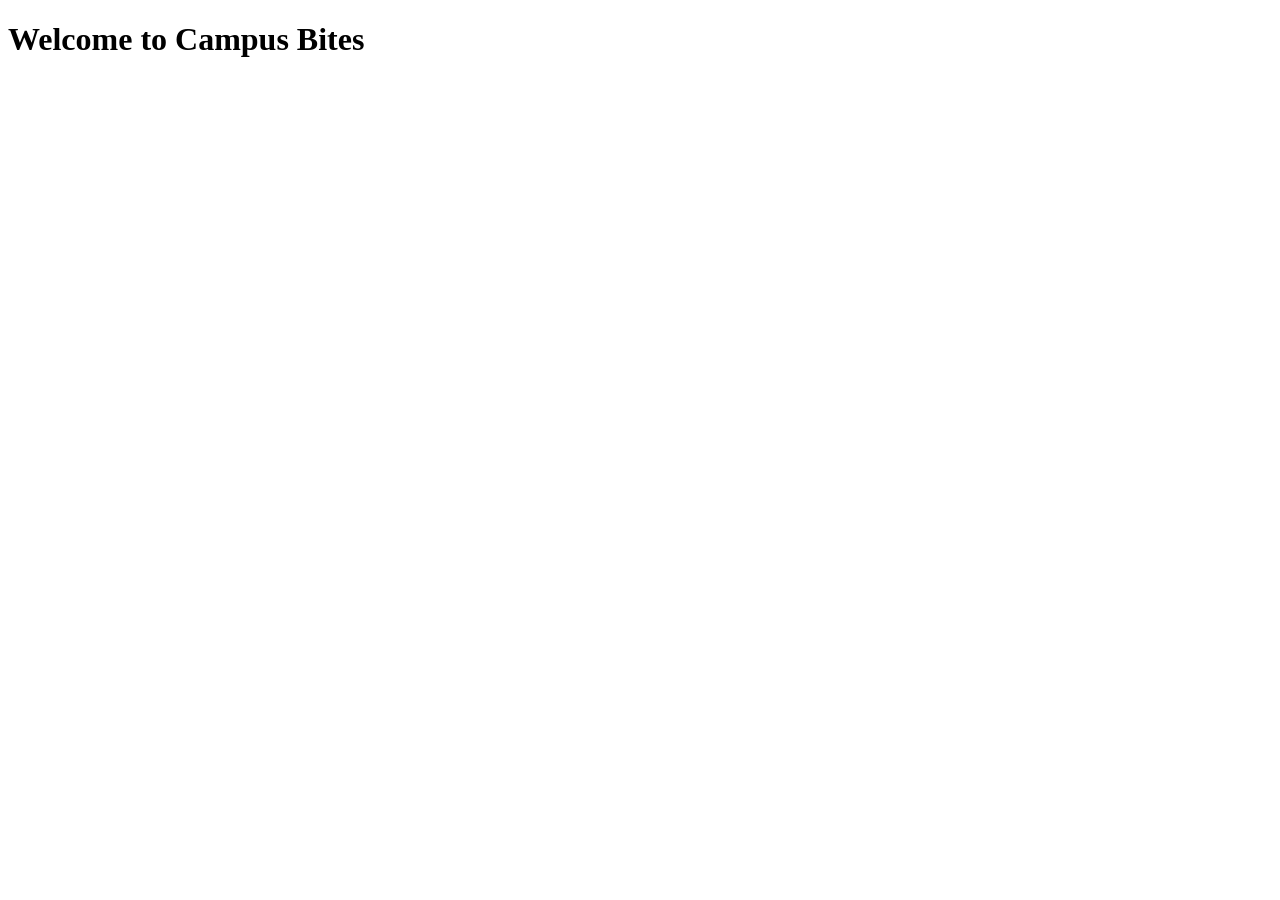
==== src/index.html @ b917de5e "created folder structure" ====
<!DOCTYPE html>
<html lang="en">
<head>
    <meta charset="UTF-8">
    <meta name="viewport" content="width=device-width, initial-scale=1.0">
    <title>Campus Bites - Home</title>
    <link rel="stylesheet" href="../styles/style.css">
</head>
<body>
    <h1>Welcome to Campus Bites</h1>
</body>
</html>
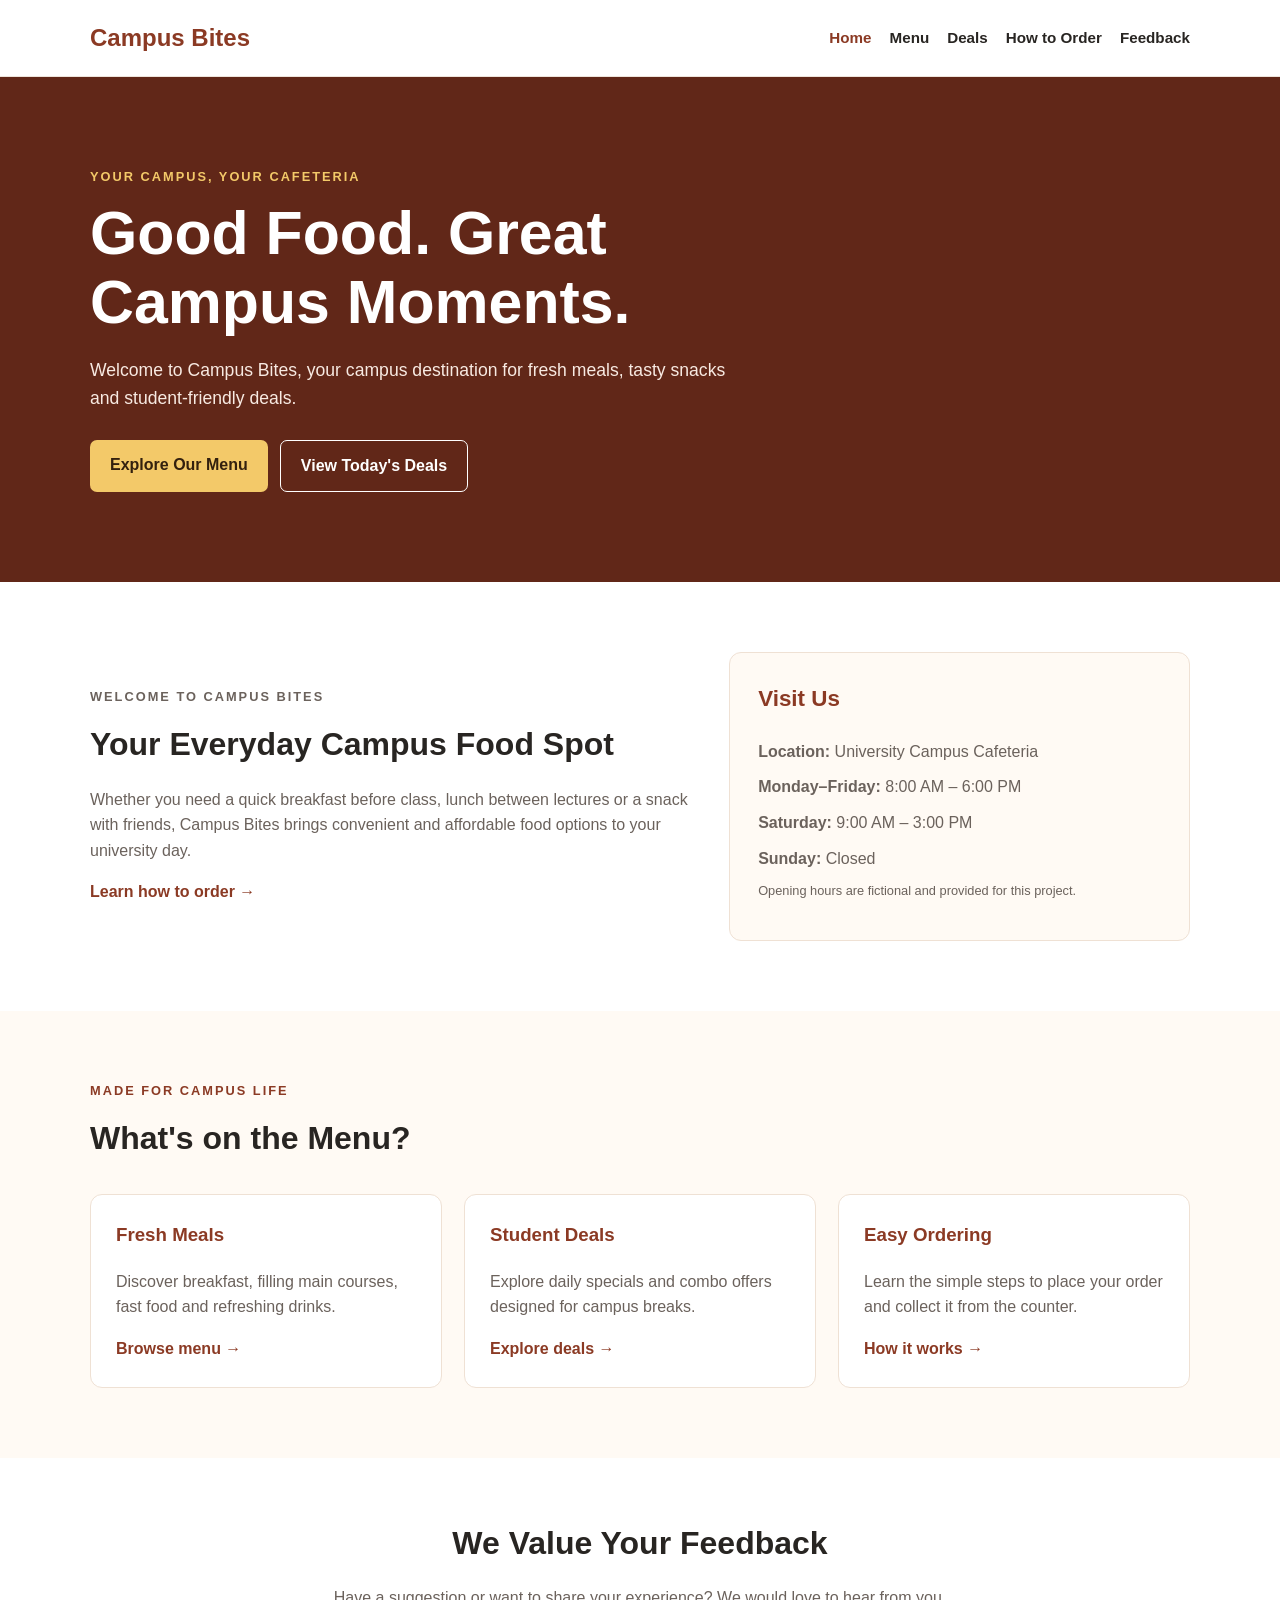
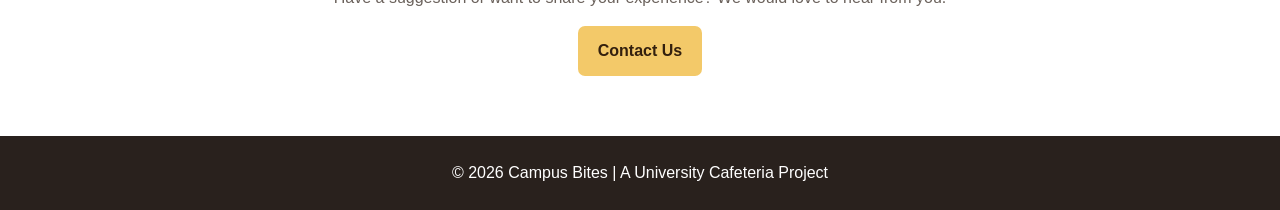
==== commit dce39175: "build responsive campus bites home page" ====
--- a/src/index.html
+++ b/src/index.html
@@ -3,11 +3,126 @@
 <head>
     <meta charset="UTF-8">
     <meta name="viewport" content="width=device-width, initial-scale=1.0">
-    <title>Campus Bites - Home</title>
-    <link rel="stylesheet" href="../styles/style.css">
+    <title>Campus Bites | Home</title>
+    <link rel="stylesheet" href="../style/styles.css">
 </head>
 <body>
-    <h1>Welcome to Campus Bites</h1>
+
+    <header class="site-header">
+        <div class="container header-content">
+            <a class="logo" href="index.html">Campus Bites</a>
+
+            <nav class="site-nav" aria-label="Main navigation">
+                <a href="index.html" aria-current="page">Home</a>
+                <a href="menu.html">Menu</a>
+                <a href="deals.html">Deals</a>
+                <a href="order.html">How to Order</a>
+                <a href="feedback.html">Feedback</a>
+            </nav>
+        </div>
+    </header>
+
+    <main>
+        <section class="hero">
+            <div class="container hero-content">
+                <p class="eyebrow">YOUR CAMPUS, YOUR CAFETERIA</p>
+                <h1>Good Food. Great Campus Moments.</h1>
+                <p>
+                    Welcome to Campus Bites, your campus destination
+                    for fresh meals, tasty snacks and student-friendly deals.
+                </p>
+
+                <div class="hero-actions">
+                    <a class="button button-primary" href="menu.html">
+                        Explore Our Menu
+                    </a>
+                    <a class="button button-secondary" href="deals.html">
+                        View Today's Deals
+                    </a>
+                </div>
+            </div>
+        </section>
+
+        <section class="welcome-section container">
+            <div>
+                <p class="eyebrow">WELCOME TO CAMPUS BITES</p>
+                <h2>Your Everyday Campus Food Spot</h2>
+                <p>
+                    Whether you need a quick breakfast before class,
+                    lunch between lectures or a snack with friends,
+                    Campus Bites brings convenient and affordable
+                    food options to your university day.
+                </p>
+                <a class="text-link" href="order.html">Learn how to order &rarr;</a>
+            </div>
+
+            <div class="info-card">
+                <h3>Visit Us</h3>
+                <p><strong>Location:</strong> University Campus Cafeteria</p>
+                <p><strong>Monday–Friday:</strong> 8:00 AM – 6:00 PM</p>
+                <p><strong>Saturday:</strong> 9:00 AM – 3:00 PM</p>
+                <p><strong>Sunday:</strong> Closed</p>
+                <p class="small-note">
+                    Opening hours are fictional and provided for this project.
+                </p>
+            </div>
+        </section>
+
+        <section class="highlights">
+            <div class="container">
+                <p class="eyebrow">MADE FOR CAMPUS LIFE</p>
+                <h2>What's on the Menu?</h2>
+
+                <div class="highlight-grid">
+                    <article class="highlight-card">
+                        <h3>Fresh Meals</h3>
+                        <p>
+                            Discover breakfast, filling main courses,
+                            fast food and refreshing drinks.
+                        </p>
+                        <a class="text-link" href="menu.html">Browse menu &rarr;</a>
+                    </article>
+
+                    <article class="highlight-card">
+                        <h3>Student Deals</h3>
+                        <p>
+                            Explore daily specials and combo offers
+                            designed for campus breaks.
+                        </p>
+                        <a class="text-link" href="deals.html">Explore deals &rarr;</a>
+                    </article>
+
+                    <article class="highlight-card">
+                        <h3>Easy Ordering</h3>
+                        <p>
+                            Learn the simple steps to place your order
+                            and collect it from the counter.
+                        </p>
+                        <a class="text-link" href="order.html">How it works &rarr;</a>
+                    </article>
+                </div>
+            </div>
+        </section>
+
+        <section class="feedback-banner">
+            <div class="container">
+                <h2>We Value Your Feedback</h2>
+                <p>
+                    Have a suggestion or want to share your experience?
+                    We would love to hear from you.
+                </p>
+                <a class="button button-primary" href="feedback.html">
+                    Contact Us
+                </a>
+            </div>
+        </section>
+    </main>
+
+    <footer class="site-footer">
+        <div class="container">
+            <p>&copy; 2026 Campus Bites | A University Cafeteria Project</p>
+        </div>
+    </footer>
+
 </body>
-</html>
-
+</html>
--- a/style/styles.css
+++ b/style/styles.css
@@ -0,0 +1,287 @@
+/* ===== Shared base styles ===== */
+* {
+    box-sizing: border-box;
+}
+
+:root {
+    --brand: #8b3a24;
+    --brand-dark: #612718;
+    --accent: #f3c969;
+    --text: #282522;
+    --muted: #6b625c;
+    --surface: #fffaf4;
+    --white: #ffffff;
+}
+
+body {
+    margin: 0;
+    font-family: Arial, Helvetica, sans-serif;
+    line-height: 1.6;
+    color: var(--text);
+    background: var(--white);
+}
+
+a {
+    color: inherit;
+}
+
+.container {
+    width: 90%;
+    max-width: 1100px;
+    margin: 0 auto;
+}
+
+h1,
+h2,
+h3,
+p {
+    margin-top: 0;
+}
+
+h2 {
+    margin-bottom: 16px;
+    font-size: 2rem;
+}
+
+.site-header {
+    background: var(--white);
+    border-bottom: 1px solid #eee4db;
+}
+
+.header-content {
+    min-height: 76px;
+    display: flex;
+    align-items: center;
+    justify-content: space-between;
+    gap: 24px;
+}
+
+.logo {
+    color: var(--brand);
+    font-size: 1.5rem;
+    font-weight: 800;
+    text-decoration: none;
+    white-space: nowrap;
+}
+
+.site-nav {
+    display: flex;
+    flex-wrap: wrap;
+    gap: 18px;
+}
+
+.site-nav a {
+    text-decoration: none;
+    font-weight: 600;
+    font-size: 0.95rem;
+}
+
+.site-nav a:hover,
+.site-nav a[aria-current="page"] {
+    color: var(--brand);
+}
+
+/* ===== Home page: hero ===== */
+.hero {
+    background: var(--brand-dark);
+    color: var(--white);
+    padding: 90px 0;
+}
+
+.hero-content {
+    max-width: 1100px;
+}
+
+.eyebrow {
+    color: var(--brand);
+    font-size: 0.8rem;
+    font-weight: 800;
+    letter-spacing: 2px;
+    margin-bottom: 12px;
+}
+
+.hero .eyebrow {
+    color: var(--accent);
+}
+
+.hero h1 {
+    max-width: 720px;
+    font-size: clamp(2.2rem, 5vw, 3.8rem);
+    line-height: 1.12;
+    margin-bottom: 20px;
+}
+
+.hero-content > p:not(.eyebrow) {
+    max-width: 650px;
+    font-size: 1.1rem;
+    color: #f8eae2;
+}
+
+.hero-actions {
+    display: flex;
+    flex-wrap: wrap;
+    gap: 12px;
+    margin-top: 28px;
+}
+
+.button {
+    display: inline-block;
+    padding: 12px 20px;
+    border-radius: 7px;
+    text-decoration: none;
+    font-weight: 700;
+    transition: opacity 0.2s ease;
+}
+
+.button:hover {
+    opacity: 0.85;
+}
+
+.button-primary {
+    background: var(--accent);
+    color: #33200e;
+}
+
+.button-secondary {
+    border: 1px solid var(--white);
+    color: var(--white);
+}
+
+/* ===== Home page: welcome and information ===== */
+.welcome-section {
+    display: grid;
+    grid-template-columns: 1.3fr 1fr;
+    gap: 40px;
+    align-items: center;
+    padding-top: 70px;
+    padding-bottom: 70px;
+}
+
+.welcome-section p {
+    color: var(--muted);
+}
+
+.info-card {
+    padding: 28px;
+    border-radius: 12px;
+    background: var(--surface);
+    border: 1px solid #efe1d4;
+}
+
+.info-card h3 {
+    color: var(--brand);
+    font-size: 1.4rem;
+}
+
+.info-card p {
+    margin-bottom: 10px;
+}
+
+.small-note {
+    font-size: 0.8rem;
+}
+
+.text-link {
+    color: var(--brand);
+    font-weight: 700;
+    text-decoration: none;
+}
+
+.text-link:hover {
+    text-decoration: underline;
+}
+
+/* ===== Home page: highlights ===== */
+.highlights {
+    background: var(--surface);
+    padding: 70px 0;
+}
+
+.highlight-grid {
+    display: grid;
+    grid-template-columns: repeat(3, minmax(0, 1fr));
+    gap: 22px;
+    margin-top: 30px;
+}
+
+.highlight-card {
+    padding: 25px;
+    background: var(--white);
+    border: 1px solid #efe1d4;
+    border-radius: 12px;
+}
+
+.highlight-card h3 {
+    color: var(--brand);
+}
+
+.highlight-card p {
+    color: var(--muted);
+}
+
+/* ===== Home page: feedback banner ===== */
+.feedback-banner {
+    padding: 60px 0;
+    text-align: center;
+}
+
+.feedback-banner p {
+    color: var(--muted);
+}
+
+.site-footer {
+    padding: 24px 0;
+    background: #29211d;
+    color: var(--white);
+    text-align: center;
+}
+
+.site-footer p {
+    margin: 0;
+}
+
+/* ===== Responsive design ===== */
+@media (max-width: 800px) {
+    .header-content {
+        padding-top: 18px;
+        padding-bottom: 18px;
+        align-items: flex-start;
+        flex-direction: column;
+    }
+
+    .welcome-section {
+        grid-template-columns: 1fr;
+        gap: 25px;
+    }
+
+    .highlight-grid {
+        grid-template-columns: repeat(2, minmax(0, 1fr));
+    }
+}
+
+@media (max-width: 600px) {
+    .site-nav {
+        gap: 10px 16px;
+    }
+
+    .hero {
+        padding: 60px 0;
+    }
+
+    .hero-actions {
+        flex-direction: column;
+        align-items: stretch;
+    }
+
+    .button {
+        text-align: center;
+    }
+
+    .highlight-grid {
+        grid-template-columns: 1fr;
+    }
+
+    h2 {
+        font-size: 1.7rem;
+    }
+}
